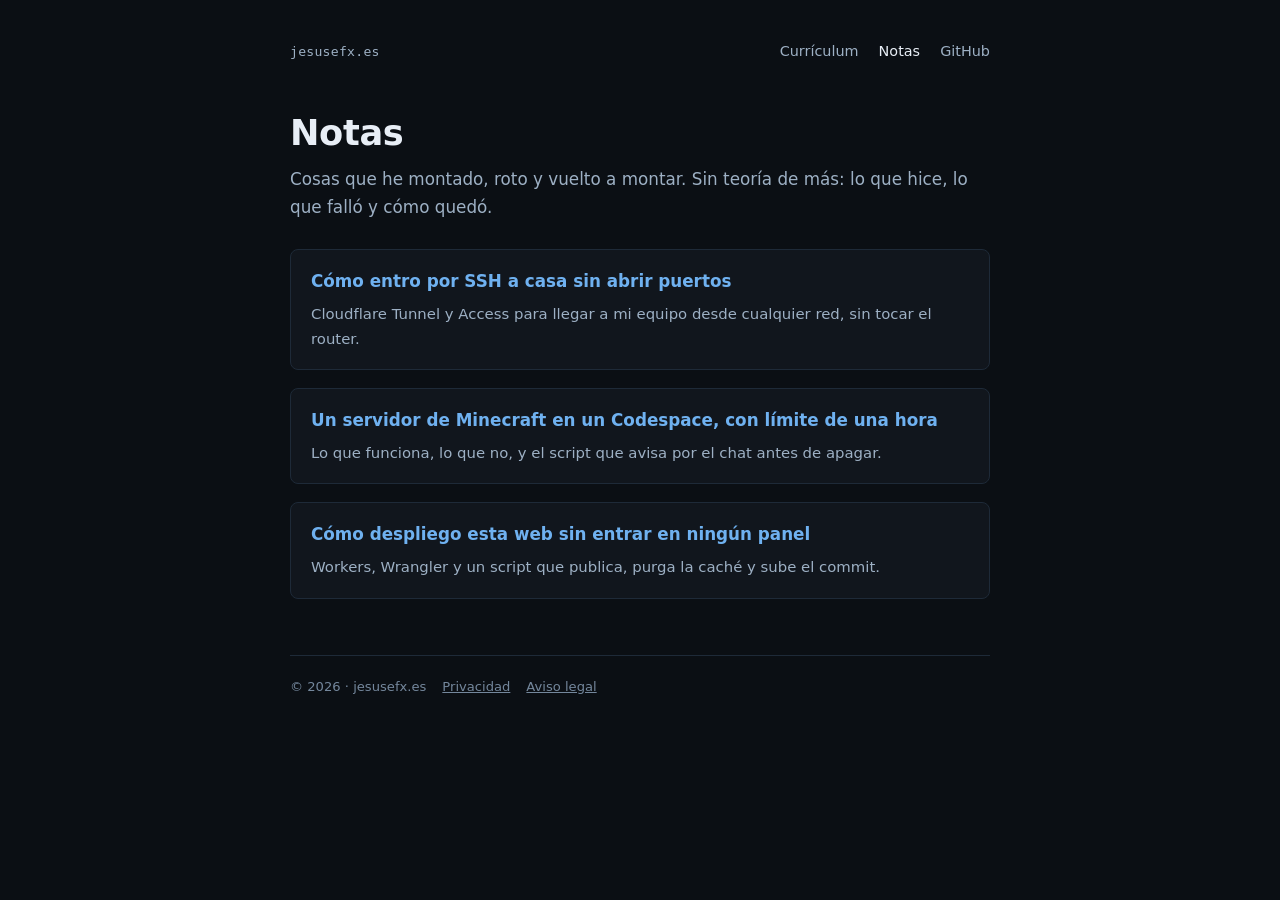
==== notas/index.html @ 9059b230 "Añadir notas, sitemap ampliado y clave IndexNow" ====
<!doctype html>
<html lang="es">
<head>
<meta charset="utf-8">
<meta name="viewport" content="width=device-width, initial-scale=1">
<title>Notas — jesusefx.es</title>
<meta name="description" content="Artículos sobre sistemas, redes y el homelab de Jesús-Ángel Escartín García.">
<link rel="canonical" href="https://jesusefx.es/notas">
<meta name="author" content="Jesús-Ángel Escartín García">
<meta property="og:type" content="article">
<meta property="og:site_name" content="jesusefx.es">
<meta property="og:locale" content="es_ES">
<meta property="og:url" content="https://jesusefx.es/notas">
<meta property="og:title" content="Notas — jesusefx.es">
<meta property="og:description" content="Artículos sobre sistemas, redes y el homelab de Jesús-Ángel Escartín García.">
<meta property="og:image" content="https://jesusefx.es/favicon-512.png">
<meta name="twitter:card" content="summary">
<link rel="icon" href="/favicon.svg" type="image/svg+xml">
<link rel="icon" href="/favicon-32.png" sizes="32x32" type="image/png">
<meta name="theme-color" content="#0b0f14">
<style>
  :root {
    color-scheme: dark;
    --fondo: #0b0f14;
    --superficie: #11161d;
    --linea: #1e2a38;
    --texto: #e8eef6;
    --texto-2: #9db0c4;
    --texto-3: #74879c;
    --enlace: #6fb1f0;
  }
  * { box-sizing: border-box; }
  body {
    margin: 0; padding: 40px 24px 64px;
    background: var(--fondo); color: var(--texto);
    font-family: system-ui, -apple-system, "Segoe UI", Roboto, Helvetica, Arial, sans-serif;
    line-height: 1.65;
  }
  .wrap { width: 100%; max-width: 700px; margin: 0 auto; }
  .cabecera { display: flex; justify-content: space-between; align-items: baseline;
    gap: 16px; flex-wrap: wrap; margin-bottom: 48px; }
  .marca { font-family: ui-monospace, SFMono-Regular, Menlo, Consolas, monospace;
    font-size: .82rem; color: var(--texto-2); text-decoration: none; letter-spacing: .02em; }
  nav { display: flex; gap: 20px; flex-wrap: wrap; }
  nav a { font-size: .9rem; color: var(--texto-2); text-decoration: none; }
  nav a:hover, nav a[aria-current] { color: var(--texto); }
  h1 { font-size: clamp(1.7rem, 4vw, 2.2rem); line-height: 1.2; margin: 0 0 12px; letter-spacing: -.01em; }
  h2 { font-size: 1.15rem; margin: 32px 0 10px; }
  p { margin: 0 0 16px; }
  a { color: var(--enlace); }
  .meta { font-size: .82rem; color: var(--texto-3); margin-bottom: 32px; }
  .entradilla { color: var(--texto-2); font-size: 1.05rem; }
  ul { padding-left: 20px; }
  li { margin-bottom: 8px; }
  code { font-family: ui-monospace, SFMono-Regular, Menlo, Consolas, monospace;
    font-size: .88em; background: var(--superficie); border: 1px solid var(--linea);
    border-radius: 4px; padding: 2px 5px; }
  pre { background: var(--superficie); border: 1px solid var(--linea); border-radius: 6px;
    padding: 14px 16px; overflow-x: auto; margin: 0 0 20px; }
  pre code { background: none; border: 0; padding: 0; font-size: .86rem; line-height: 1.5; }
  footer { margin-top: 56px; padding-top: 20px; border-top: 1px solid var(--linea);
    display: flex; gap: 16px; flex-wrap: wrap; font-size: .82rem; color: var(--texto-3); }
  footer a { color: var(--texto-3); }
  .lista { display: grid; gap: 18px; margin-top: 28px; }
  .entrada { display: block; padding: 18px 20px; border: 1px solid var(--linea);
    border-radius: 8px; background: var(--superficie); text-decoration: none; color: var(--texto); }
  .entrada:hover { border-color: #2b3d52; }
  .entrada h2 { margin: 0 0 6px; font-size: 1.05rem; color: var(--enlace); }
  .entrada p { margin: 0; color: var(--texto-2); font-size: .93rem; }
</style>
</head>
<body>
  <div class="wrap">
    <header class="cabecera">
      <a class="marca" href="/">jesusefx.es</a>
      <nav>
        <a href="/cv">Currículum</a>
        <a href="/notas" aria-current="page">Notas</a>
        <a href="https://github.com/myheroxd" target="_blank" rel="noopener">GitHub</a>
      </nav>
    </header>
    <main>
            <h1>Notas</h1>
      <p class="entradilla">Cosas que he montado, roto y vuelto a montar. Sin teoría de más: lo que hice, lo que falló y cómo quedó.</p>
      <div class="lista">
        <a class="entrada" href="/notas/tunel-cloudflare-ssh">
          <h2>Cómo entro por SSH a casa sin abrir puertos</h2>
          <p>Cloudflare Tunnel y Access para llegar a mi equipo desde cualquier red, sin tocar el router.</p>
        </a>
        <a class="entrada" href="/notas/servidor-minecraft-codespace">
          <h2>Un servidor de Minecraft en un Codespace, con límite de una hora</h2>
          <p>Lo que funciona, lo que no, y el script que avisa por el chat antes de apagar.</p>
        </a>
        <a class="entrada" href="/notas/desplegar-web-sin-panel">
          <h2>Cómo despliego esta web sin entrar en ningún panel</h2>
          <p>Workers, Wrangler y un script que publica, purga la caché y sube el commit.</p>
        </a>
      </div>
    </main>
    <footer>
      <span>© 2026 · jesusefx.es</span>
      <a href="/privacidad">Privacidad</a>
      <a href="/aviso-legal">Aviso legal</a>
    </footer>
  </div>
</body>
</html>
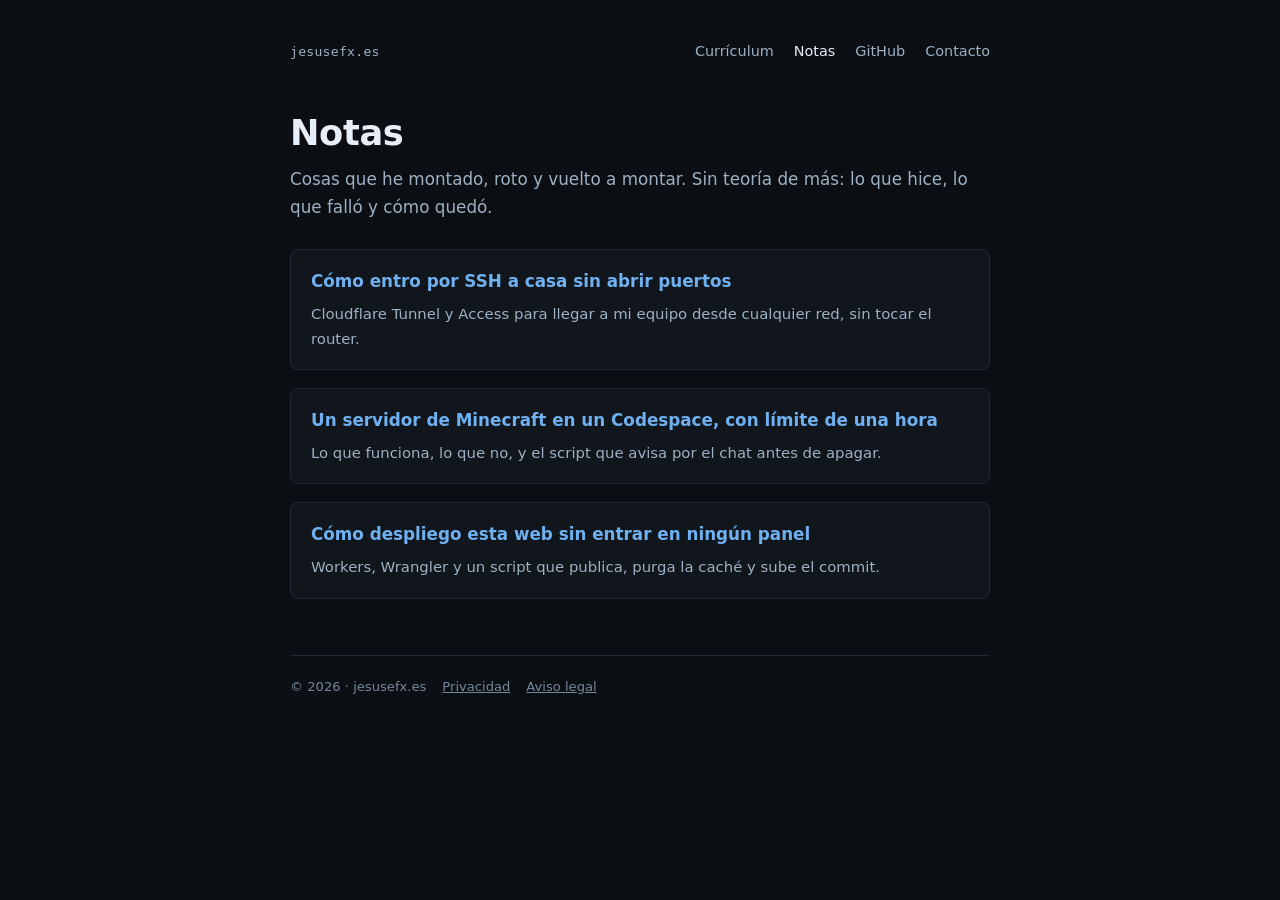
==== commit ed07f699: "Contacto en las páginas de notas" ====
--- a/notas/index.html
+++ b/notas/index.html
@@ -5,12 +5,12 @@
 <meta name="viewport" content="width=device-width, initial-scale=1">
 <title>Notas — jesusefx.es</title>
 <meta name="description" content="Artículos sobre sistemas, redes y el homelab de Jesús-Ángel Escartín García.">
-<link rel="canonical" href="https://jesusefx.es/notas">
+<link rel="canonical" href="https://jesusefx.es/notas/">
 <meta name="author" content="Jesús-Ángel Escartín García">
 <meta property="og:type" content="article">
 <meta property="og:site_name" content="jesusefx.es">
 <meta property="og:locale" content="es_ES">
-<meta property="og:url" content="https://jesusefx.es/notas">
+<meta property="og:url" content="https://jesusefx.es/notas/">
 <meta property="og:title" content="Notas — jesusefx.es">
 <meta property="og:description" content="Artículos sobre sistemas, redes y el homelab de Jesús-Ángel Escartín García.">
 <meta property="og:image" content="https://jesusefx.es/favicon-512.png">
@@ -75,8 +75,9 @@
       <a class="marca" href="/">jesusefx.es</a>
       <nav>
         <a href="/cv">Currículum</a>
-        <a href="/notas" aria-current="page">Notas</a>
+        <a href="/notas/" aria-current="page">Notas</a>
         <a href="https://github.com/myheroxd" target="_blank" rel="noopener">GitHub</a>
+        <a href="/#contacto">Contacto</a>
       </nav>
     </header>
     <main>
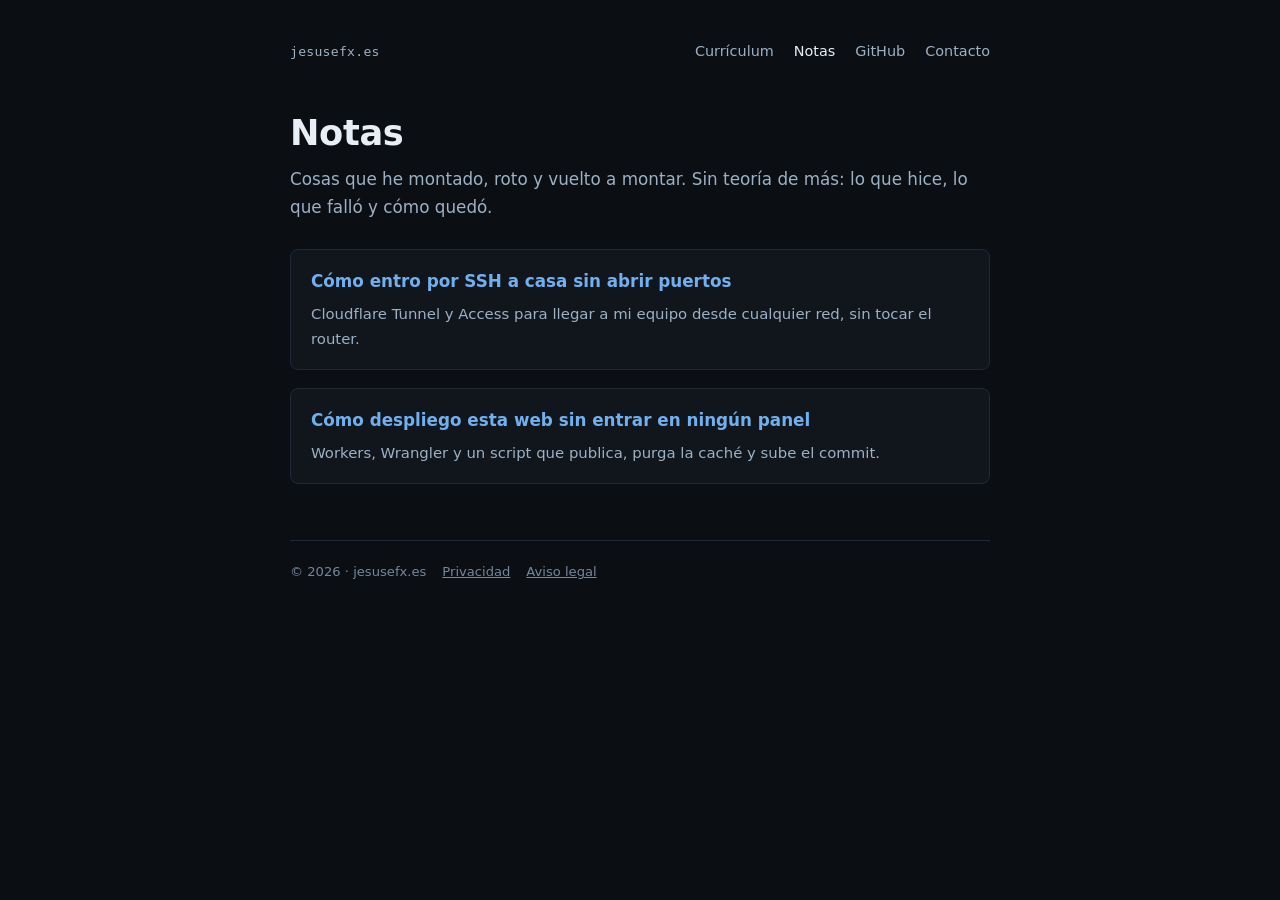
==== commit 3eb030c6: "Retirar el artículo de Minecraft" ====
--- a/notas/index.html
+++ b/notas/index.html
@@ -88,10 +88,6 @@
           <h2>Cómo entro por SSH a casa sin abrir puertos</h2>
           <p>Cloudflare Tunnel y Access para llegar a mi equipo desde cualquier red, sin tocar el router.</p>
         </a>
-        <a class="entrada" href="/notas/servidor-minecraft-codespace">
-          <h2>Un servidor de Minecraft en un Codespace, con límite de una hora</h2>
-          <p>Lo que funciona, lo que no, y el script que avisa por el chat antes de apagar.</p>
-        </a>
         <a class="entrada" href="/notas/desplegar-web-sin-panel">
           <h2>Cómo despliego esta web sin entrar en ningún panel</h2>
           <p>Workers, Wrangler y un script que publica, purga la caché y sube el commit.</p>
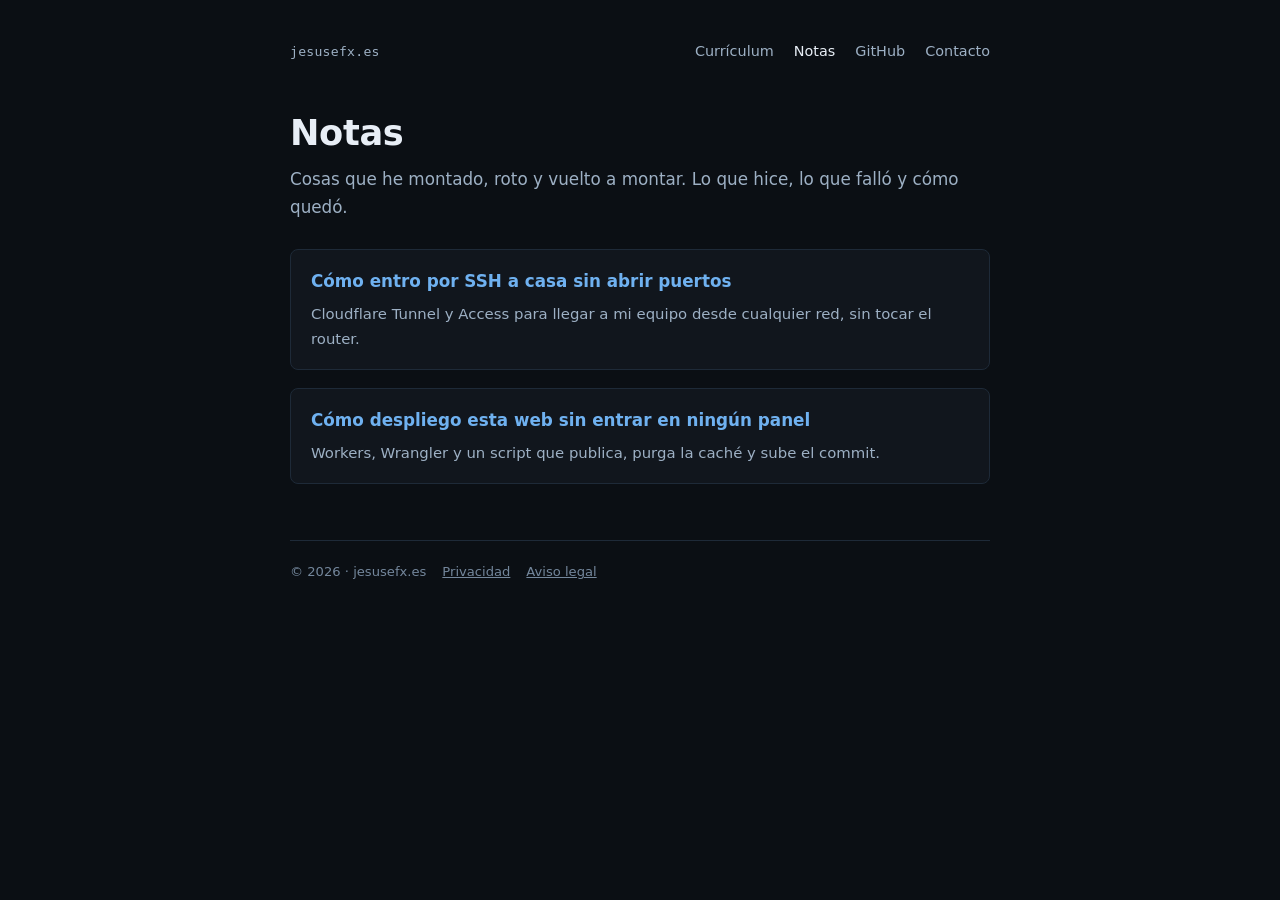
==== commit c0d6e23c: "Auditoría: contraste, foco, tokens y CSS común" ====
--- a/notas/index.html
+++ b/notas/index.html
@@ -3,7 +3,7 @@
 <head>
 <meta charset="utf-8">
 <meta name="viewport" content="width=device-width, initial-scale=1">
-<title>Notas — jesusefx.es</title>
+<title>Notas · jesusefx.es</title>
 <meta name="description" content="Artículos sobre sistemas, redes y el homelab de Jesús-Ángel Escartín García.">
 <link rel="canonical" href="https://jesusefx.es/notas/">
 <meta name="author" content="Jesús-Ángel Escartín García">
@@ -11,65 +11,34 @@
 <meta property="og:site_name" content="jesusefx.es">
 <meta property="og:locale" content="es_ES">
 <meta property="og:url" content="https://jesusefx.es/notas/">
-<meta property="og:title" content="Notas — jesusefx.es">
+<meta property="og:title" content="Notas · jesusefx.es">
 <meta property="og:description" content="Artículos sobre sistemas, redes y el homelab de Jesús-Ángel Escartín García.">
 <meta property="og:image" content="https://jesusefx.es/favicon-512.png">
 <meta name="twitter:card" content="summary">
 <link rel="icon" href="/favicon.svg" type="image/svg+xml">
 <link rel="icon" href="/favicon-32.png" sizes="32x32" type="image/png">
 <meta name="theme-color" content="#0b0f14">
+<link rel="stylesheet" href="/estilo.css">
 <style>
-  :root {
-    color-scheme: dark;
-    --fondo: #0b0f14;
-    --superficie: #11161d;
-    --linea: #1e2a38;
-    --texto: #e8eef6;
-    --texto-2: #9db0c4;
-    --texto-3: #74879c;
-    --enlace: #6fb1f0;
-  }
-  * { box-sizing: border-box; }
-  body {
-    margin: 0; padding: 40px 24px 64px;
-    background: var(--fondo); color: var(--texto);
-    font-family: system-ui, -apple-system, "Segoe UI", Roboto, Helvetica, Arial, sans-serif;
-    line-height: 1.65;
-  }
-  .wrap { width: 100%; max-width: 700px; margin: 0 auto; }
-  .cabecera { display: flex; justify-content: space-between; align-items: baseline;
-    gap: 16px; flex-wrap: wrap; margin-bottom: 48px; }
-  .marca { font-family: ui-monospace, SFMono-Regular, Menlo, Consolas, monospace;
-    font-size: .82rem; color: var(--texto-2); text-decoration: none; letter-spacing: .02em; }
-  nav { display: flex; gap: 20px; flex-wrap: wrap; }
-  nav a { font-size: .9rem; color: var(--texto-2); text-decoration: none; }
-  nav a:hover, nav a[aria-current] { color: var(--texto); }
-  h1 { font-size: clamp(1.7rem, 4vw, 2.2rem); line-height: 1.2; margin: 0 0 12px; letter-spacing: -.01em; }
-  h2 { font-size: 1.15rem; margin: 32px 0 10px; }
-  p { margin: 0 0 16px; }
-  a { color: var(--enlace); }
-  .meta { font-size: .82rem; color: var(--texto-3); margin-bottom: 32px; }
-  .entradilla { color: var(--texto-2); font-size: 1.05rem; }
-  ul { padding-left: 20px; }
-  li { margin-bottom: 8px; }
-  code { font-family: ui-monospace, SFMono-Regular, Menlo, Consolas, monospace;
-    font-size: .88em; background: var(--superficie); border: 1px solid var(--linea);
-    border-radius: 4px; padding: 2px 5px; }
-  pre { background: var(--superficie); border: 1px solid var(--linea); border-radius: 6px;
-    padding: 14px 16px; overflow-x: auto; margin: 0 0 20px; }
-  pre code { background: none; border: 0; padding: 0; font-size: .86rem; line-height: 1.5; }
-  footer { margin-top: 56px; padding-top: 20px; border-top: 1px solid var(--linea);
-    display: flex; gap: 16px; flex-wrap: wrap; font-size: .82rem; color: var(--texto-3); }
-  footer a { color: var(--texto-3); }
-  .lista { display: grid; gap: 18px; margin-top: 28px; }
-  .entrada { display: block; padding: 18px 20px; border: 1px solid var(--linea);
-    border-radius: 8px; background: var(--superficie); text-decoration: none; color: var(--texto); }
-  .entrada:hover { border-color: #2b3d52; }
-  .entrada h2 { margin: 0 0 6px; font-size: 1.05rem; color: var(--enlace); }
-  .entrada p { margin: 0; color: var(--texto-2); font-size: .93rem; }
+.meta { font-size: .82rem; color: var(--texto-3); margin-bottom: 32px; }
+.entradilla { color: var(--texto-2); font-size: 1.05rem; }
+.lista { display: grid; gap: 18px; margin-top: 28px; }
+.entrada {
+  display: block;
+  padding: 18px 20px;
+  border: 1px solid var(--linea);
+  border-radius: 8px;
+  background: var(--superficie);
+  text-decoration: none;
+  color: var(--texto);
+}
+.entrada:hover { border-color: #2b3d52; }
+.entrada h2 { margin: 0 0 6px; font-size: 1.05rem; color: var(--enlace); }
+.entrada p { margin: 0; color: var(--texto-2); font-size: .93rem; }
 </style>
 </head>
 <body>
+  <a class="saltar" href="#contenido">Ir al contenido</a>
   <div class="wrap">
     <header class="cabecera">
       <a class="marca" href="/">jesusefx.es</a>
@@ -80,9 +49,9 @@
         <a href="/#contacto">Contacto</a>
       </nav>
     </header>
-    <main>
+    <main id="contenido">
             <h1>Notas</h1>
-      <p class="entradilla">Cosas que he montado, roto y vuelto a montar. Sin teoría de más: lo que hice, lo que falló y cómo quedó.</p>
+      <p class="entradilla">Cosas que he montado, roto y vuelto a montar. Lo que hice, lo que falló y cómo quedó.</p>
       <div class="lista">
         <a class="entrada" href="/notas/tunel-cloudflare-ssh">
           <h2>Cómo entro por SSH a casa sin abrir puertos</h2>
--- a/estilo.css
+++ b/estilo.css
@@ -0,0 +1,91 @@
+:root {
+  color-scheme: dark;
+  --fondo: #0b0f14;
+  --superficie: #11161d;
+  --linea: #1e2a38;
+  --texto: #e8eef6;
+  --texto-2: #9db0c4;
+  --texto-3: #74879c;
+  --enlace: #6fb1f0;
+}
+* { box-sizing: border-box; }
+body {
+  margin: 0;
+  padding: 40px 24px 64px;
+  background: var(--fondo);
+  color: var(--texto);
+  font-family: system-ui, -apple-system, "Segoe UI", Roboto, Helvetica, Arial, sans-serif;
+  line-height: 1.65;
+}
+.wrap, .page { width: 100%; max-width: 700px; margin: 0 auto; }
+.page { max-width: 760px; }
+.cabecera {
+  display: flex;
+  justify-content: space-between;
+  align-items: baseline;
+  gap: 16px;
+  flex-wrap: wrap;
+  margin-bottom: 48px;
+}
+.marca {
+  font-family: ui-monospace, SFMono-Regular, Menlo, Consolas, monospace;
+  font-size: .82rem;
+  color: var(--texto-2);
+  text-decoration: none;
+  letter-spacing: .02em;
+}
+.marca:hover { color: var(--texto); }
+nav { display: flex; gap: 20px; flex-wrap: wrap; }
+nav a { font-size: .9rem; color: var(--texto-2); text-decoration: none; }
+nav a:hover, nav a[aria-current="page"] { color: var(--texto); }
+h1 { font-size: clamp(1.7rem, 4vw, 2.2rem); line-height: 1.2; margin: 0 0 12px; letter-spacing: -.01em; }
+h2 { font-size: 1.15rem; margin: 32px 0 10px; color: var(--texto); }
+p { margin: 0 0 16px; }
+a { color: var(--enlace); }
+ul { padding-left: 20px; }
+li { margin-bottom: 8px; }
+code {
+  font-family: ui-monospace, SFMono-Regular, Menlo, Consolas, monospace;
+  font-size: .88em;
+  background: var(--superficie);
+  border: 1px solid var(--linea);
+  border-radius: 4px;
+  padding: 2px 5px;
+}
+pre {
+  background: var(--superficie);
+  border: 1px solid var(--linea);
+  border-radius: 6px;
+  padding: 14px 16px;
+  overflow-x: auto;
+  margin: 0 0 20px;
+}
+pre code { background: none; border: 0; padding: 0; font-size: .86rem; line-height: 1.5; }
+footer {
+  margin-top: 56px;
+  padding-top: 20px;
+  border-top: 1px solid var(--linea);
+  display: flex;
+  gap: 16px;
+  flex-wrap: wrap;
+  font-size: .82rem;
+  color: var(--texto-3);
+}
+footer a { color: var(--texto-3); }
+.saltar {
+  position: absolute;
+  left: -9999px;
+  top: 0;
+  background: var(--superficie);
+  color: var(--texto);
+  padding: 10px 16px;
+  border-radius: 0 0 8px 0;
+  z-index: 10;
+  text-decoration: none;
+}
+.saltar:focus { left: 0; }
+a:focus-visible, button:focus-visible, input:focus-visible,
+textarea:focus-visible, select:focus-visible {
+  outline: 2px solid var(--enlace);
+  outline-offset: 2px;
+}
